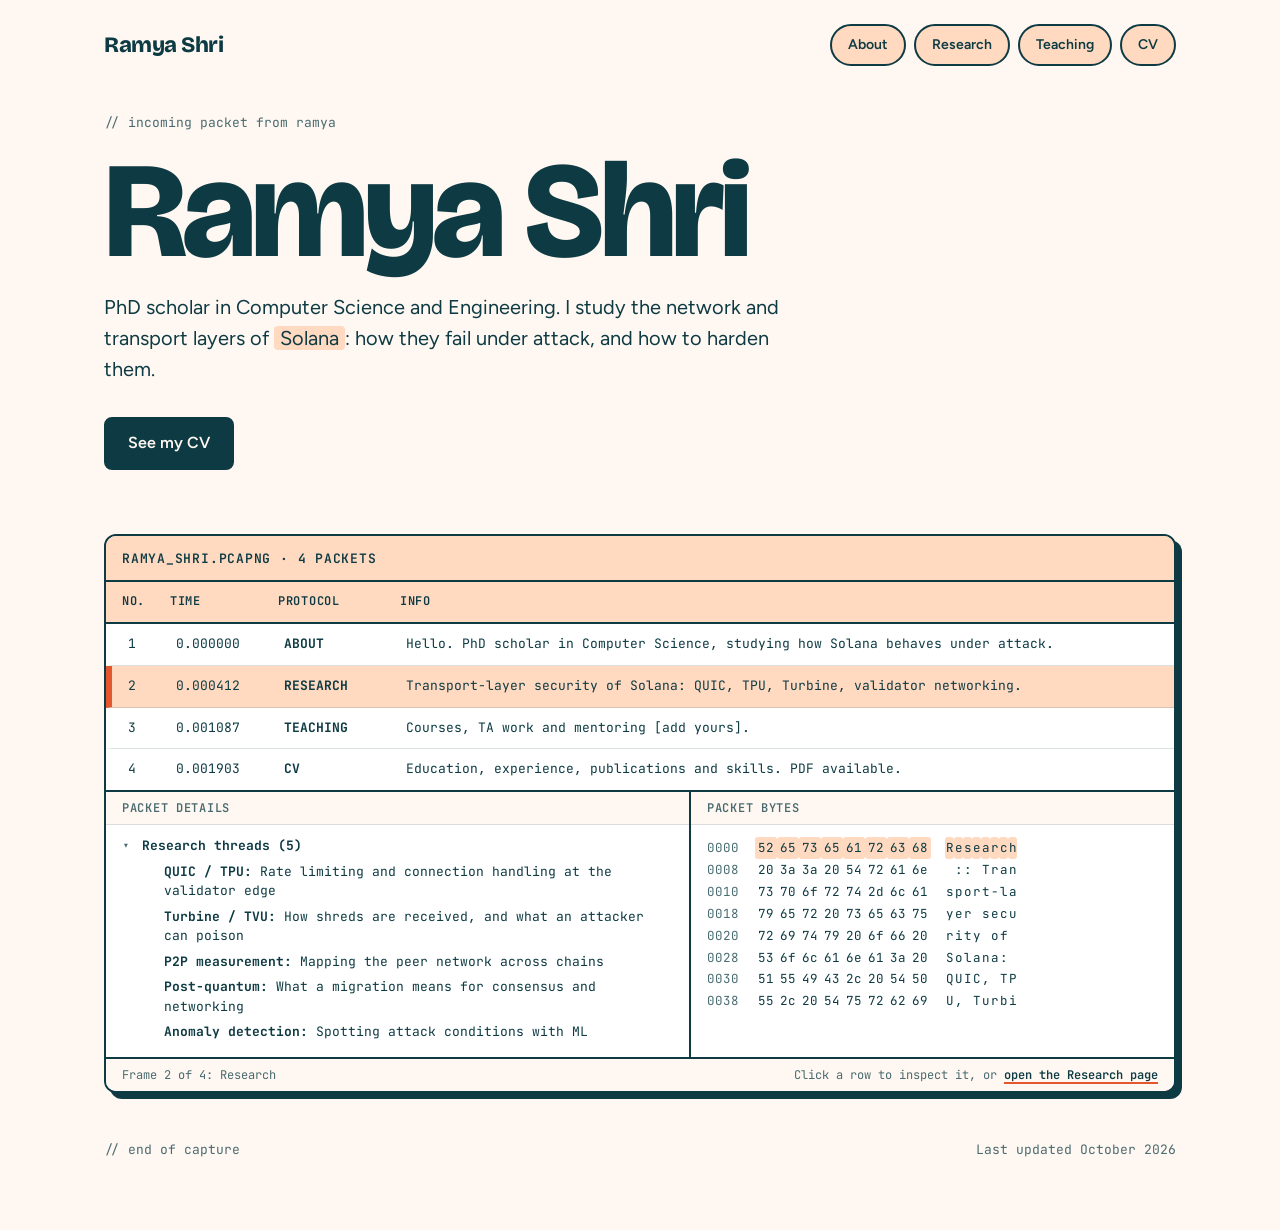
==== index.html @ 22700f76 "Initial site" ====
<!doctype html>
<html lang="en">
<head>
<meta charset="utf-8">
<meta name="viewport" content="width=device-width, initial-scale=1">
<title>Ramya Shri</title>
<link rel="stylesheet" href="https://fonts.googleapis.com/css2?family=Bricolage+Grotesque:opsz,wght@12..96,800&family=Figtree:wght@400;600&family=JetBrains+Mono:wght@400;600&display=swap">
<link rel="stylesheet" href="style.css">
</head>
<body>
<main class="wrap">
<header>
<a class="brand" href="index.html">Ramya Shri</a>
<nav aria-label="Sections"><a href="about.html">About</a><a href="research.html">Research</a><a href="teaching.html">Teaching</a><a href="cv.html">CV</a></nav>
</header>

<section class="hero">
<div class="kicker">// incoming packet from ramya</div>
<h1 class="big">Ramya Shri</h1>
<p class="lede">PhD scholar in Computer Science and Engineering. I study the network and transport layers of <mark>Solana</mark>: how they fail under attack, and how to harden them.</p>
<p><a class="btn" href="cv.html">See my CV</a></p>
</section>

<section class="card" aria-label="Packet inspector">
<div class="card-h"><span>ramya_shri.pcapng &middot; 4 packets</span></div>
<div class="pkt-head"><span>No.</span><span>Time</span><span>Protocol</span><span>Info</span></div>
<div id="list"></div>
<noscript><div class="card-b"><a class="link" href="about.html">About</a><a class="link" href="research.html">Research</a><a class="link" href="teaching.html">Teaching</a><a class="link" href="cv.html">CV</a></div></noscript>
<div class="panes">
<div class="pane"><div class="pane-h">Packet details</div><div class="tree" id="tree"></div></div>
<div class="pane hexp"><div class="pane-h">Packet bytes</div><div class="hex" id="hex" aria-hidden="true"></div></div>
</div>
<div class="status"><span id="frame"></span><span>Click a row to inspect it, or <a class="link" id="open" href="about.html">open the page</a></span></div>
</section>

<footer><span>// end of capture</span><span>Last updated October 2026</span></footer>
</main>
<script>
const S=[
{no:1,time:'0.000000',proto:'ABOUT',title:'About',href:'about.html',info:'Hello. PhD scholar in Computer Science, studying how Solana behaves under attack.',tree:[[0,'Person',''],[1,'Name:','Ramya Shri'],[1,'Role:','PhD scholar, Computer Science and Engineering'],[1,'Institute:','[Institute]'],[1,'Focus:','Network and transport-layer security of Solana'],[1,'Hands-on:','Runs Solana mainnet validators on AWS'],[0,'Contact',''],[1,'Email:','[you@institute.ac.in]'],[1,'GitHub:','[handle]']]},
{no:2,time:'0.000412',proto:'RESEARCH',title:'Research',href:'research.html',info:'Transport-layer security of Solana: QUIC, TPU, Turbine, validator networking.',tree:[[0,'Research threads (5)',''],[1,'QUIC / TPU:','Rate limiting and connection handling at the validator edge'],[1,'Turbine / TVU:','How shreds are received, and what an attacker can poison'],[1,'P2P measurement:','Mapping the peer network across chains'],[1,'Post-quantum:','What a migration means for consensus and networking'],[1,'Anomaly detection:','Spotting attack conditions with ML']]},
{no:3,time:'0.001087',proto:'TEACHING',title:'Teaching',href:'teaching.html',info:'Courses, TA work and mentoring [add yours].',tree:[[0,'Teaching',''],[1,'[Course code]','[Course name], teaching assistant, [semester]'],[1,'[Course code]','[Course name], teaching assistant, [semester]'],[0,'Mentoring',''],[1,'[Student or project]','[Role, year]']]},
{no:4,time:'0.001903',proto:'CV',title:'CV',href:'cv.html',info:'Education, experience, publications and skills. PDF available.',tree:[[0,'Curriculum vitae',''],[1,'Education:','PhD, Computer Science and Engineering, [Institute], [years]'],[1,'Experience:','Solana mainnet validator operations, [other roles]'],[1,'Publications:','[Count], listed on the Research page'],[1,'Download:','cv.pdf']]}
];
const $=id=>document.getElementById(id);
const el=(t,c,x)=>{const e=document.createElement(t);if(c)e.className=c;if(x!=null)e.textContent=x;return e};
function select(n){
  const s=S[n];
  [...$('list').children].forEach((b,j)=>b.setAttribute('aria-pressed',String(j===n)));
  const tree=$('tree');tree.replaceChildren();
  s.tree.forEach(([d,l,v])=>{
    const r=el('div'),t=el('span');
    r.style.paddingLeft=(16+d*22)+'px';
    t.append(el('b','',l),' '+v);
    r.append(el('span','c',d?'':'▾'),t);
    tree.append(r);
  });
  const text=(s.title+' :: '+s.info).replace(/[^\x20-\x7E]/g,'.').slice(0,64);
  const hex=$('hex');hex.replaceChildren();
  for(let k=0;k<text.length;k+=8){
    const r=el('div'),b=el('span','b'),a=el('span','a');
    r.append(el('span','o',k.toString(16).padStart(4,'0')),b,a);
    [...text.slice(k,k+8)].forEach((ch,j)=>{
      const hl=k+j<s.title.length?'hl':'';
      b.append(el('i',hl,ch.charCodeAt(0).toString(16).padStart(2,'0')));
      a.append(el('i',hl,ch===' '?' ':ch));
    });
    hex.append(r);
  }
  $('frame').textContent='Frame '+s.no+' of '+S.length+': '+s.title;
  const o=$('open');o.href=s.href;o.textContent='open the '+s.title+' page';
}
S.forEach((s,n)=>{
  const b=el('button','pkt');
  b.type='button';b.setAttribute('aria-pressed','false');
  b.append(el('span','',s.no),el('span','',s.time),el('b','',s.proto),el('span','',s.info));
  b.onclick=()=>select(n);
  $('list').append(b);
});
select(1);
</script>
</body>
</html>
---- style.css ----
:root{--bg:#FFF8F2;--ink:#0E3B43;--peach:#FFD9C0;--accent:#E4572E;--card:#FFFFFF;--muted:rgba(14,59,67,.75);--line:rgba(14,59,67,.15);--mono:"JetBrains Mono",ui-monospace,monospace;--head:"Bricolage Grotesque",system-ui,sans-serif}
*{box-sizing:border-box}
body{margin:0;background:var(--bg);color:var(--ink);font:16px/1.55 "Figtree",system-ui,sans-serif}
a:focus-visible{outline:3px solid var(--accent);outline-offset:2px}
.wrap{max-width:1120px;margin:0 auto;padding:24px 24px 72px;display:flex;flex-direction:column;gap:48px}
header{display:flex;flex-wrap:wrap;align-items:center;justify-content:space-between;gap:16px}
.brand{font:800 22px var(--head);letter-spacing:-.02em;color:inherit;text-decoration:none}
nav{display:flex;flex-wrap:wrap;gap:8px}
nav a{padding:8px 16px;border:2px solid var(--ink);border-radius:999px;font-weight:600;font-size:14px;color:var(--ink);text-decoration:none;background:var(--peach)}
nav a:hover{filter:brightness(.96)}
nav a[aria-current=page]{background:var(--ink);color:var(--bg)}
.hero,.title{display:flex;flex-direction:column;gap:16px}
.kicker{font:13px var(--mono);color:var(--muted)}
h1{margin:0;font:800 clamp(52px,10vw,112px)/.95 var(--head);letter-spacing:-.035em}
h1.big{font-size:clamp(56px,12vw,136px)}
.lede{margin:0;max-width:680px;font-size:20px}
mark{background:var(--peach);color:var(--ink);padding:0 6px;border-radius:4px}
.btn{display:inline-block;padding:12px 22px;border:2px solid var(--ink);border-radius:8px;font-weight:600;text-decoration:none;background:var(--ink);color:var(--bg);transition:transform .12s,box-shadow .12s}
.btn:hover{transform:translate(-2px,-2px);box-shadow:6px 6px 0 var(--accent)}
.card{border:2px solid var(--ink);border-radius:12px;background:var(--card);box-shadow:6px 6px 0 var(--ink);overflow:hidden}
.card-h{padding:10px 16px;background:var(--peach);border-bottom:2px solid var(--ink)}
.card-h h2,.card-h span{margin:0;font:600 13px var(--mono);letter-spacing:.06em;text-transform:uppercase}
.card-b{padding:20px 24px;display:flex;flex-direction:column;gap:12px}
.card h3{margin:0;font:800 26px/1.1 var(--head);letter-spacing:-.02em}
.card p{margin:0}
.grid{display:grid;grid-template-columns:repeat(auto-fit,minmax(300px,1fr));gap:28px}
.row{display:flex;flex-wrap:wrap;gap:8px 24px;padding:18px 24px;border-bottom:1px solid var(--line)}
.row:last-child{border-bottom:0}
.when{width:130px;flex:none;font:13px var(--mono);color:var(--muted)}
.what{flex:1 1 320px;display:flex;flex-direction:column}
.what b{font-size:18px}
.tags{display:flex;flex-wrap:wrap;gap:8px}
.tag{padding:2px 8px;border:1.5px solid var(--accent);border-radius:4px;font:12px var(--mono)}
.link{font-weight:600;color:var(--ink);text-decoration:underline;text-decoration-color:var(--accent);text-decoration-thickness:2px;text-underline-offset:3px}
.kv{display:flex;gap:16px}.kv span:first-child{width:84px;flex:none;font:13px var(--mono);color:var(--muted)}
.two{display:flex;flex-wrap:wrap;gap:32px;align-items:flex-start}
.two>*{flex:1 1 360px}
.bio{display:flex;flex-direction:column;gap:18px;font-size:19px;max-width:660px}.bio p{margin:0}
.photo{flex:0 0 280px;height:340px;display:flex;align-items:center;justify-content:center;background:var(--peach);border:2px dashed var(--ink);border-radius:12px;font:13px var(--mono);color:var(--muted)}
.pkt-head,.pkt{display:grid;grid-template-columns:36px 96px 110px 1fr;column-gap:12px;padding:11px 16px;font:13px/1.45 var(--mono)}
.pkt-head{background:var(--peach);border-bottom:2px solid var(--ink);font-weight:600;text-transform:uppercase;letter-spacing:.06em;font-size:12px}
.pkt{color:var(--ink);text-decoration:none;border-bottom:1px solid var(--line);border-left:6px solid transparent}
.pkt:last-child{border-bottom:0}
.pkt:hover{background:var(--bg);border-left-color:var(--accent)}
footer{display:flex;flex-wrap:wrap;justify-content:space-between;gap:8px;font:13px var(--mono);color:var(--muted)}
button.pkt{width:100%;border-top:0;border-right:0;background:transparent;text-align:left;cursor:pointer}
.pkt[aria-pressed=true]{background:var(--peach);border-left-color:var(--accent)}
.panes{display:flex;flex-wrap:wrap;gap:2px;background:var(--ink);border-top:2px solid var(--ink)}
.pane{flex:1 1 420px;min-width:0;background:var(--card)}
.pane.hexp{flex-basis:320px}
.pane-h{padding:8px 16px;background:var(--bg);border-bottom:1px solid var(--line);font:600 12px var(--mono);letter-spacing:.06em;text-transform:uppercase;color:var(--muted)}
.tree{padding:8px 0 12px;min-height:230px;font:13px/1.5 var(--mono)}
.tree div{display:flex;gap:8px;padding:3px 16px}
.tree .c{width:12px;flex:none;color:var(--muted)}
.hex{padding:12px 16px;font:12.5px/1.75 var(--mono);overflow-x:auto}
.hex div{display:flex;gap:14px;white-space:nowrap}
.hex .o{width:34px;flex:none;color:var(--muted)}
.hex .b,.hex .a{display:flex}
.hex i{display:inline-block;font-style:normal;text-align:center;border-radius:3px}
.hex .b i{width:22px}.hex .a i{width:9px}
.hex i.hl{background:var(--peach)}
.status{display:flex;flex-wrap:wrap;justify-content:space-between;gap:8px;padding:8px 16px;background:var(--bg);border-top:2px solid var(--ink);font:12px var(--mono);color:var(--muted)}
@media(max-width:640px){.pkt-head,.pkt{grid-template-columns:30px 96px 1fr}.pkt-head span:nth-child(2),.pkt span:nth-child(2){display:none}}
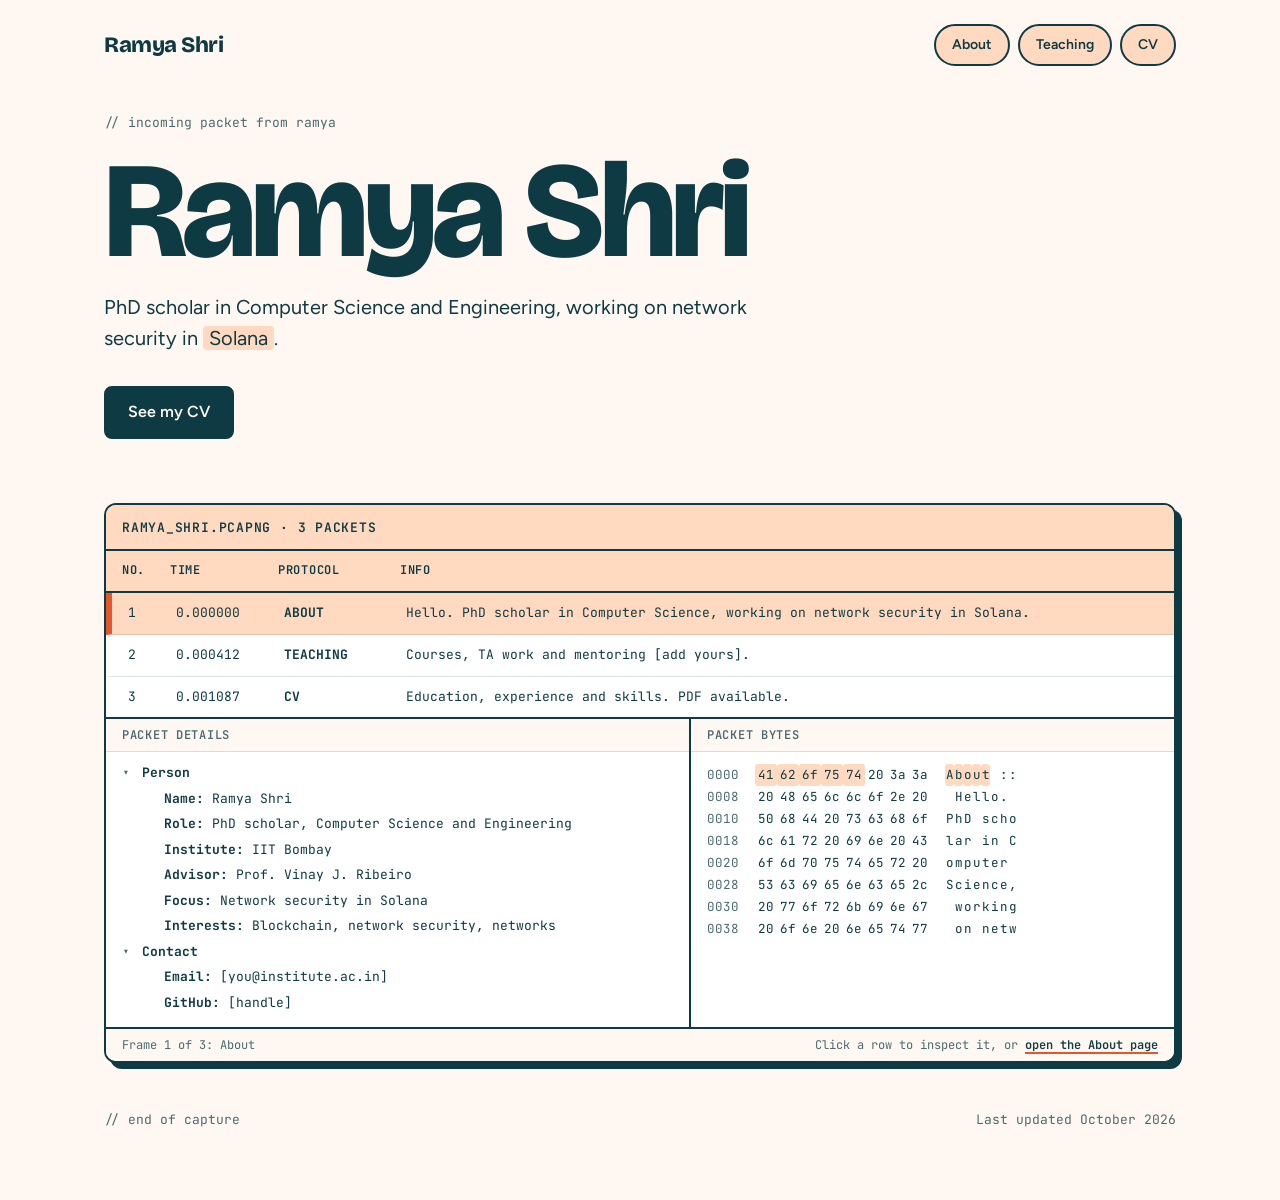
==== commit 4139bfd2: "Update site: about, teaching, CV and packet inspector" ====
--- a/index.html
+++ b/index.html
@@ -11,21 +11,21 @@
 <main class="wrap">
 <header>
 <a class="brand" href="index.html">Ramya Shri</a>
-<nav aria-label="Sections"><a href="about.html">About</a><a href="research.html">Research</a><a href="teaching.html">Teaching</a><a href="cv.html">CV</a></nav>
+<nav aria-label="Sections"><a href="about.html">About</a><a href="teaching.html">Teaching</a><a href="cv.html">CV</a></nav>
 </header>
 
 <section class="hero">
 <div class="kicker">// incoming packet from ramya</div>
 <h1 class="big">Ramya Shri</h1>
-<p class="lede">PhD scholar in Computer Science and Engineering. I study the network and transport layers of <mark>Solana</mark>: how they fail under attack, and how to harden them.</p>
+<p class="lede">PhD scholar in Computer Science and Engineering, working on network security in <mark>Solana</mark>.</p>
 <p><a class="btn" href="cv.html">See my CV</a></p>
 </section>
 
 <section class="card" aria-label="Packet inspector">
-<div class="card-h"><span>ramya_shri.pcapng &middot; 4 packets</span></div>
+<div class="card-h"><span>ramya_shri.pcapng &middot; 3 packets</span></div>
 <div class="pkt-head"><span>No.</span><span>Time</span><span>Protocol</span><span>Info</span></div>
 <div id="list"></div>
-<noscript><div class="card-b"><a class="link" href="about.html">About</a><a class="link" href="research.html">Research</a><a class="link" href="teaching.html">Teaching</a><a class="link" href="cv.html">CV</a></div></noscript>
+<noscript><div class="card-b"><a class="link" href="about.html">About</a><a class="link" href="teaching.html">Teaching</a><a class="link" href="cv.html">CV</a></div></noscript>
 <div class="panes">
 <div class="pane"><div class="pane-h">Packet details</div><div class="tree" id="tree"></div></div>
 <div class="pane hexp"><div class="pane-h">Packet bytes</div><div class="hex" id="hex" aria-hidden="true"></div></div>
@@ -37,10 +37,9 @@
 </main>
 <script>
 const S=[
-{no:1,time:'0.000000',proto:'ABOUT',title:'About',href:'about.html',info:'Hello. PhD scholar in Computer Science, studying how Solana behaves under attack.',tree:[[0,'Person',''],[1,'Name:','Ramya Shri'],[1,'Role:','PhD scholar, Computer Science and Engineering'],[1,'Institute:','[Institute]'],[1,'Focus:','Network and transport-layer security of Solana'],[1,'Hands-on:','Runs Solana mainnet validators on AWS'],[0,'Contact',''],[1,'Email:','[you@institute.ac.in]'],[1,'GitHub:','[handle]']]},
-{no:2,time:'0.000412',proto:'RESEARCH',title:'Research',href:'research.html',info:'Transport-layer security of Solana: QUIC, TPU, Turbine, validator networking.',tree:[[0,'Research threads (5)',''],[1,'QUIC / TPU:','Rate limiting and connection handling at the validator edge'],[1,'Turbine / TVU:','How shreds are received, and what an attacker can poison'],[1,'P2P measurement:','Mapping the peer network across chains'],[1,'Post-quantum:','What a migration means for consensus and networking'],[1,'Anomaly detection:','Spotting attack conditions with ML']]},
-{no:3,time:'0.001087',proto:'TEACHING',title:'Teaching',href:'teaching.html',info:'Courses, TA work and mentoring [add yours].',tree:[[0,'Teaching',''],[1,'[Course code]','[Course name], teaching assistant, [semester]'],[1,'[Course code]','[Course name], teaching assistant, [semester]'],[0,'Mentoring',''],[1,'[Student or project]','[Role, year]']]},
-{no:4,time:'0.001903',proto:'CV',title:'CV',href:'cv.html',info:'Education, experience, publications and skills. PDF available.',tree:[[0,'Curriculum vitae',''],[1,'Education:','PhD, Computer Science and Engineering, [Institute], [years]'],[1,'Experience:','Solana mainnet validator operations, [other roles]'],[1,'Publications:','[Count], listed on the Research page'],[1,'Download:','cv.pdf']]}
+{no:1,time:'0.000000',proto:'ABOUT',title:'About',href:'about.html',info:'Hello. PhD scholar in Computer Science, working on network security in Solana.',tree:[[0,'Person',''],[1,'Name:','Ramya Shri'],[1,'Role:','PhD scholar, Computer Science and Engineering'],[1,'Institute:','IIT Bombay'],[1,'Advisor:','Prof. Vinay J. Ribeiro'],[1,'Focus:','Network security in Solana'],[1,'Interests:','Blockchain, network security, networks'],[0,'Contact',''],[1,'Email:','[you@institute.ac.in]'],[1,'GitHub:','[handle]']]},
+{no:2,time:'0.000412',proto:'TEACHING',title:'Teaching',href:'teaching.html',info:'Courses, TA work and mentoring [add yours].',tree:[[0,'Teaching',''],[1,'[Course code]','[Course name], teaching assistant, [semester]'],[1,'[Course code]','[Course name], teaching assistant, [semester]'],[0,'Mentoring',''],[1,'[Student or project]','[Role, year]']]},
+{no:3,time:'0.001087',proto:'CV',title:'CV',href:'cv.html',info:'Education, experience and skills. PDF available.',tree:[[0,'Curriculum vitae',''],[1,'Education:','PhD, Computer Science and Engineering, IIT Bombay, [years]'],[1,'Experience:','Research intern, NetX Lab, IIT Hyderabad'],[1,'Download:','cv.pdf']]}
 ];
 const $=id=>document.getElementById(id);
 const el=(t,c,x)=>{const e=document.createElement(t);if(c)e.className=c;if(x!=null)e.textContent=x;return e};
@@ -77,7 +76,7 @@
   b.onclick=()=>select(n);
   $('list').append(b);
 });
-select(1);
+select(0);
 </script>
 </body>
 </html>
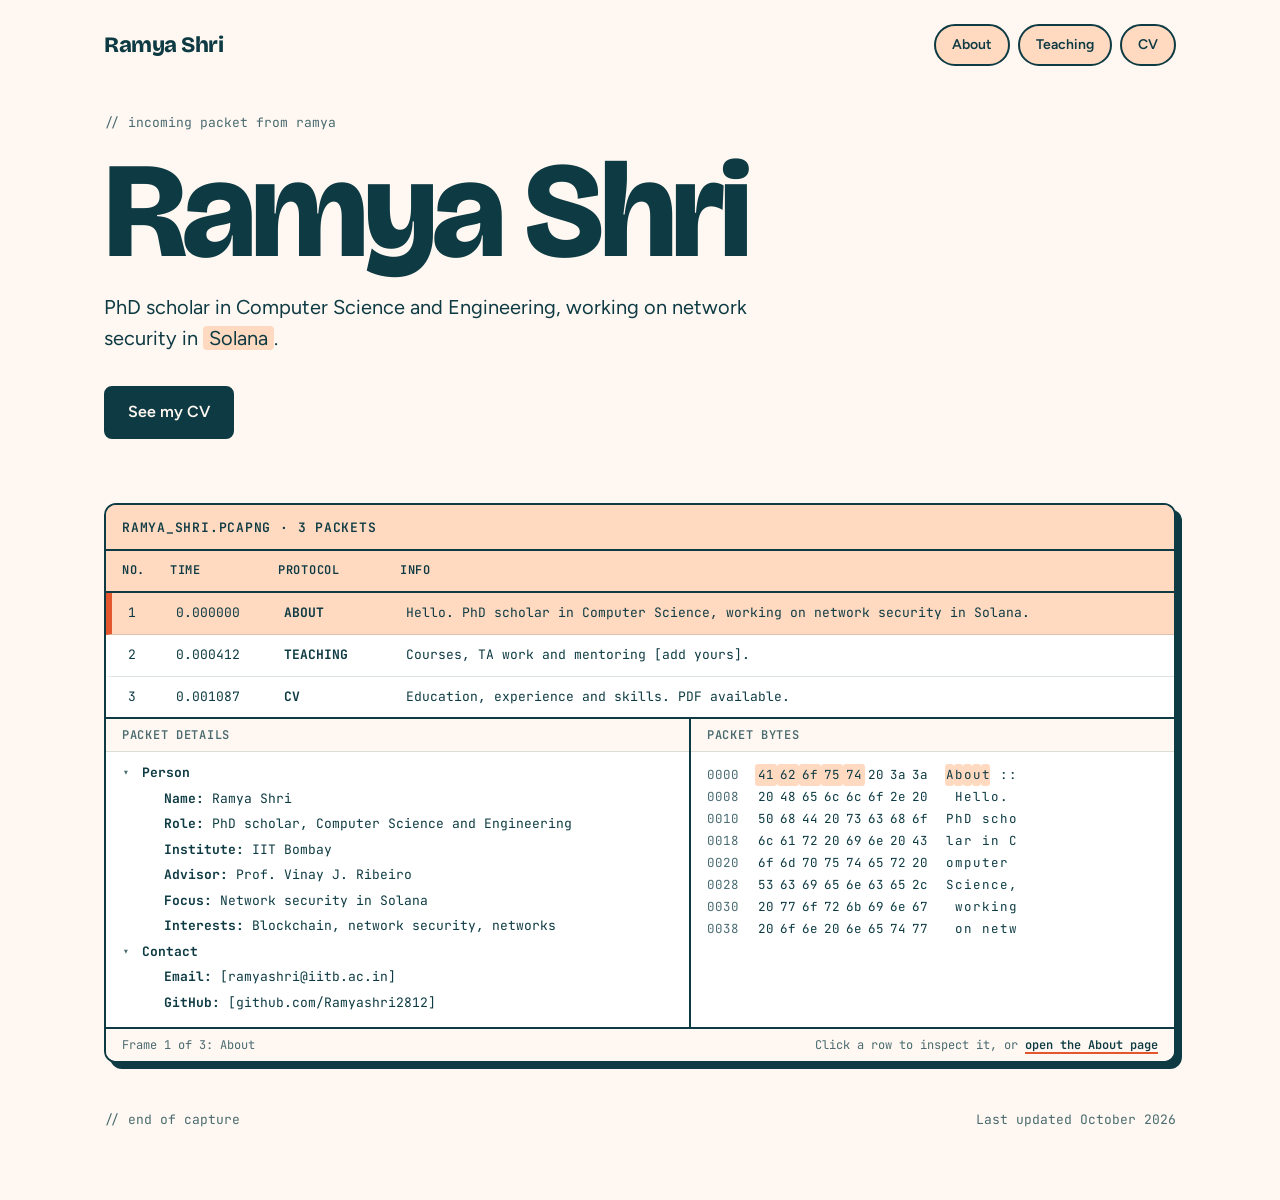
==== commit 4329dfab: "Update index.html" ====
--- a/index.html
+++ b/index.html
@@ -37,7 +37,7 @@
 </main>
 <script>
 const S=[
-{no:1,time:'0.000000',proto:'ABOUT',title:'About',href:'about.html',info:'Hello. PhD scholar in Computer Science, working on network security in Solana.',tree:[[0,'Person',''],[1,'Name:','Ramya Shri'],[1,'Role:','PhD scholar, Computer Science and Engineering'],[1,'Institute:','IIT Bombay'],[1,'Advisor:','Prof. Vinay J. Ribeiro'],[1,'Focus:','Network security in Solana'],[1,'Interests:','Blockchain, network security, networks'],[0,'Contact',''],[1,'Email:','[you@institute.ac.in]'],[1,'GitHub:','[handle]']]},
+{no:1,time:'0.000000',proto:'ABOUT',title:'About',href:'about.html',info:'Hello. PhD scholar in Computer Science, working on network security in Solana.',tree:[[0,'Person',''],[1,'Name:','Ramya Shri'],[1,'Role:','PhD scholar, Computer Science and Engineering'],[1,'Institute:','IIT Bombay'],[1,'Advisor:','Prof. Vinay J. Ribeiro'],[1,'Focus:','Network security in Solana'],[1,'Interests:','Blockchain, network security, networks'],[0,'Contact',''],[1,'Email:','[ramyashri@iitb.ac.in]'],[1,'GitHub:','[github.com/Ramyashri2812]']]},
 {no:2,time:'0.000412',proto:'TEACHING',title:'Teaching',href:'teaching.html',info:'Courses, TA work and mentoring [add yours].',tree:[[0,'Teaching',''],[1,'[Course code]','[Course name], teaching assistant, [semester]'],[1,'[Course code]','[Course name], teaching assistant, [semester]'],[0,'Mentoring',''],[1,'[Student or project]','[Role, year]']]},
 {no:3,time:'0.001087',proto:'CV',title:'CV',href:'cv.html',info:'Education, experience and skills. PDF available.',tree:[[0,'Curriculum vitae',''],[1,'Education:','PhD, Computer Science and Engineering, IIT Bombay, [years]'],[1,'Experience:','Research intern, NetX Lab, IIT Hyderabad'],[1,'Download:','cv.pdf']]}
 ];
